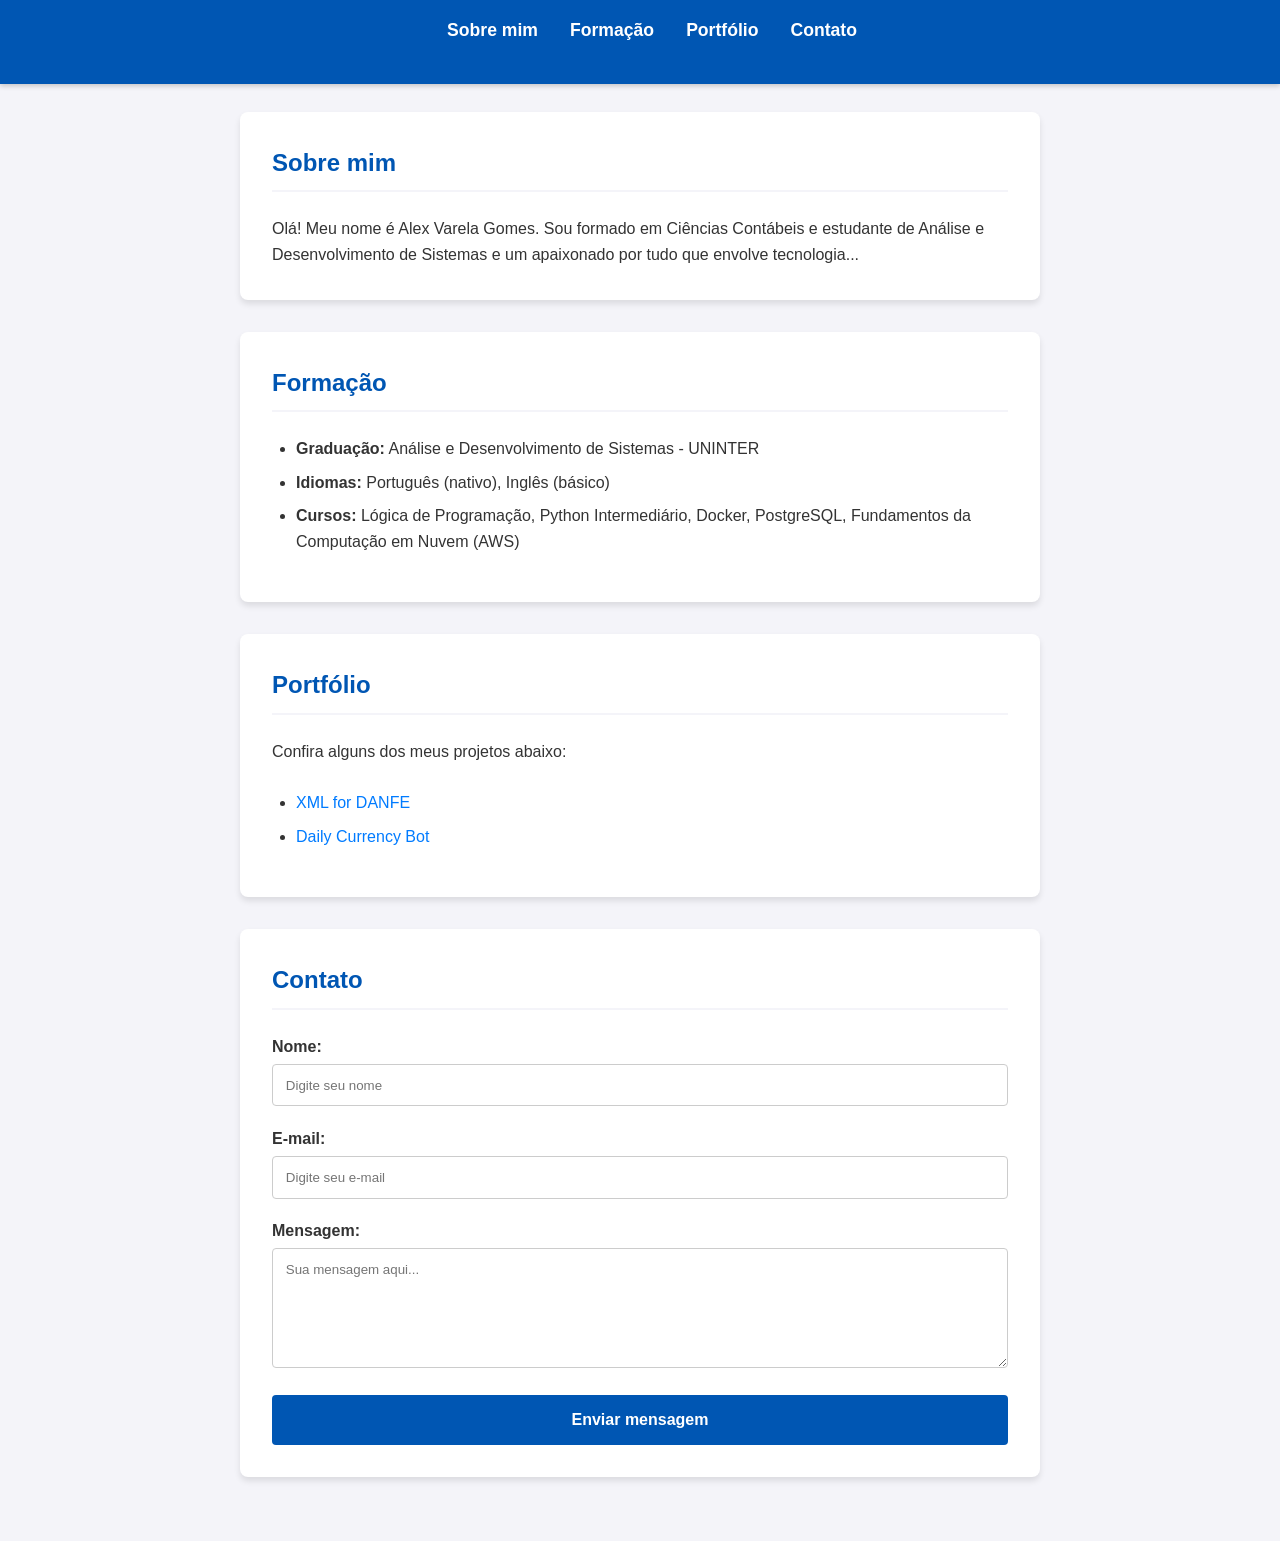
==== index.html @ a5d0af84 "Estrutura HTML, CSS e JS do portfólio" ====
<!DOCTYPE html>
<html lang="pt-BR">
<head>
    <meta charset="UTF-8">
    <meta name="viewport" content="width=device-width, initial-scale=1.0">
    <title>Meu Portfólio</title>
    
    <link rel="stylesheet" href="css/style.css">
</head>
<body>

    <header>
        <nav>
            <ul>
                <li><a href="#sobre">Sobre mim</a></li>
                <li><a href="#formacao">Formação</a></li>
                <li><a href="#portfolio">Portfólio</a></li>
                <li><a href="#contato">Contato</a></li>
            </ul>
        </nav>
    </header>

    <main>
        <section id="sobre">
            <h2>Sobre mim</h2>
            <p>Olá! Meu nome é Alex Varela Gomes. Sou formado em Ciências Contábeis e estudante de Análise e Desenvolvimento de Sistemas e um apaixonado por tudo que envolve tecnologia...</p>
            </section>

        <section id="formacao">
            <h2>Formação</h2>
            <ul>
                <li><strong>Graduação:</strong> Análise e Desenvolvimento de Sistemas - UNINTER</li>
                <li><strong>Idiomas:</strong> Português (nativo), Inglês (básico)</li>
                <li><strong>Cursos:</strong> Lógica de Programação, Python Intermediário, Docker, PostgreSQL, Fundamentos da Computação em Nuvem (AWS)</li>
            </ul>
        </section>

        <section id="portfolio">
            <h2>Portfólio</h2>
            <p>Confira alguns dos meus projetos abaixo:</p><br>
            <ul>
                <li><a href="https://github.com/alexvarelagomes/xml-for-danfe" target="_blank">XML for DANFE</a></li>
                <li><a href="https://github.com/alexvarelagomes/daily-currency-bot" target="_blank">Daily Currency Bot</a></li>
            </ul>
        </section>

        <section id="contato">
            <h2>Contato</h2>
            <form id="formContato">
                <div>
                    <label for="nome">Nome:</label>
                    <input type="text" id="nome" name="nome" placeholder="Digite seu nome" required>
                </div>
                
                <div>
                    <label for="email">E-mail:</label>
                    <input type="email" id="email" name="email" placeholder="Digite seu e-mail" required>
                </div>
                
                <div>
                    <label for="mensagem">Mensagem:</label>
                    <textarea id="mensagem" name="mensagem" placeholder="Sua mensagem aqui..." required></textarea>
                </div>
                
                <button type="submit">Enviar mensagem</button>
            </form>
        </section>
    </main>

    <script src="js/script.js"></script>
</body>
</html>
---- css/style.css ----
/* Variáveis de Cores e Fontes */

:root {
    --cor-fundo: #f4f4f9;
    --cor-texto: #333333;
    --cor-primaria: #0056b3;
    --cor-secundaria: #ffffff;
    --cor-destaque: #007bff;
    --fonte-principal: 'Segoe UI', Tahoma, Geneva, Verdana, sans-serif;
}

/* Reset Básico */

* {
    margin: 0;
    padding: 0;
    box-sizing: border-box;
}

/* Comportamento de rolagem suave para a Single Page */

html {
    scroll-behavior: smooth;
}

body {
    font-family: var(--fonte-principal);
    background-color: var(--cor-fundo);
    color: var(--cor-texto);
    line-height: 1.6;
}

/* Cabeçalho e Navegação */

header {
    background-color: var(--cor-primaria);
    color: var(--cor-secundaria);
    position: fixed; /* Mantém o menu fixo no topo */
    top: 0;
    width: 100%;
    z-index: 1000;
    box-shadow: 0 2px 5px rgba(0,0,0,0.2);
}

nav {
    display: flex;
    justify-content: center;
    padding: 1rem 0;
}

nav ul {
    list-style: none;
    display: flex;
    gap: 2rem;
}

nav a {
    color: var(--cor-secundaria);
    text-decoration: none;
    font-weight: bold;
    font-size: 1.1rem;
    transition: color 0.3s ease;
}

nav a:hover {
    color: #cce5ff;
}

/* Estrutura principal das seções do portfólio */

main {
    margin-top: 80px; /* Espaço para o cabeçalho fixo */
    padding: 2rem;
    display: flex;
    flex-direction: column;
    align-items: center;
}

section {
    width: 100%;
    max-width: 800px;
    background-color: var(--cor-secundaria);
    margin-bottom: 2rem;
    padding: 2rem;
    border-radius: 8px;
    box-shadow: 0 4px 6px rgba(0,0,0,0.1);
}

section h2 {
    color: var(--cor-primaria);
    margin-bottom: 1.5rem;
    border-bottom: 2px solid var(--cor-fundo);
    padding-bottom: 0.5rem;
}


/* Listas para Formação e Portfólio */

ul {
    margin-left: 1.5rem;
    margin-bottom: 1rem;
}

li {
    margin-bottom: 0.5rem;
}

a {
    color: var(--cor-destaque);
    text-decoration: none;
}

a:hover {
    text-decoration: underline;
}

/* Fórmulário de Contato */

form {
    display: flex;
    flex-direction: column;
    gap: 1.2rem;
}

label {
    font-weight: bold;
    margin-bottom: 0.3rem;
    display: block;
}

input, textarea {
    width: 100%;
    padding: 0.8rem;
    border: 1px solid #ccc;
    border-radius: 4px;
    font-family: inherit;
}

textarea {
    resize: vertical;
    min-height: 120px;
}

button {
    background-color: var(--cor-primaria);
    color: var(--cor-secundaria);
    border: none;
    padding: 1rem;
    font-size: 1rem;
    font-weight: bold;
    border-radius: 4px;
    cursor: pointer;
    transition: background-color 0.3s ease;
}

button:hover {
    background-color: var(--cor-destaque);
}

/* Responsividade para Dispositivos Móveis */

@media (max-width: 600px) {
    nav ul {
        flex-direction: column;
        align-items: center;
        gap: 1rem;
    }
    
    main {
        margin-top: 150px; /* Ajuste do topo para o menu empilhado */
        padding: 1rem;
    }
}
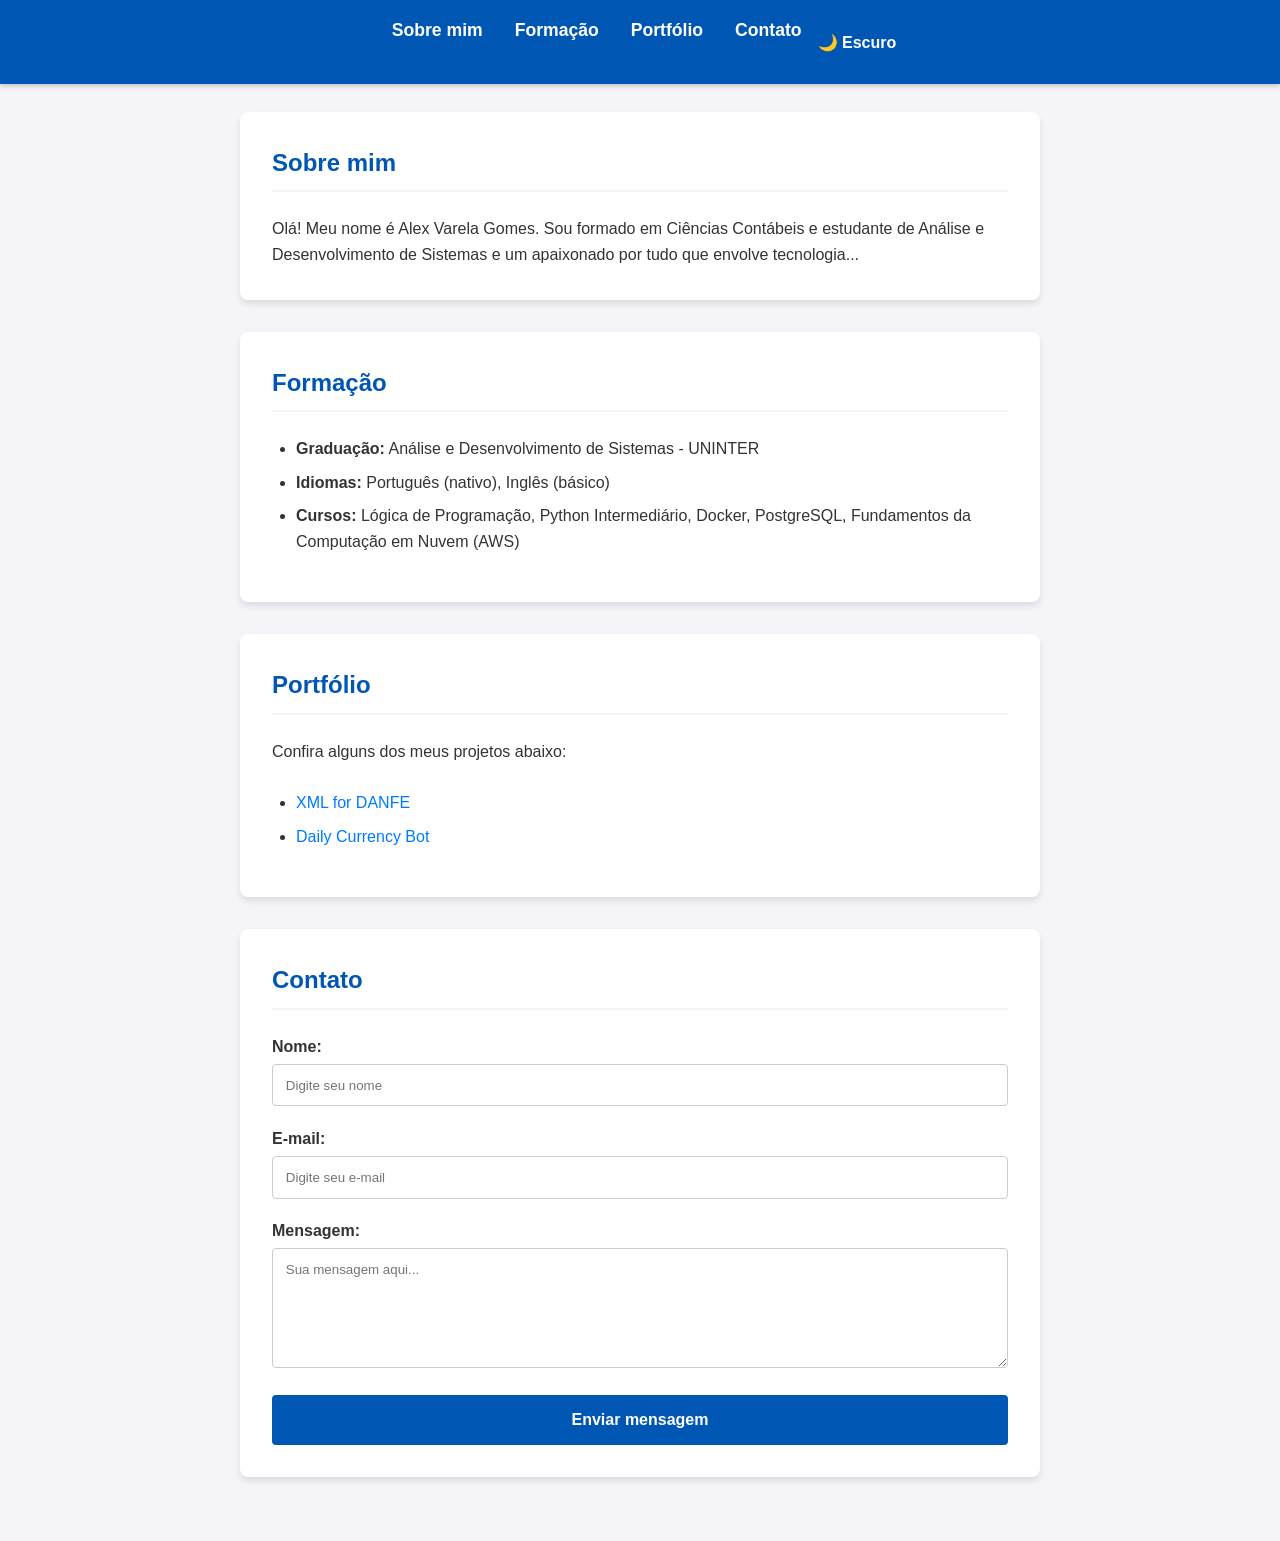
==== commit b35c4f29: "Adiciona link para a fonte Poppins e botão de tema no cabeçalho do portfólio" ====
--- a/index.html
+++ b/index.html
@@ -4,28 +4,35 @@
     <meta charset="UTF-8">
     <meta name="viewport" content="width=device-width, initial-scale=1.0">
     <title>Meu Portfólio</title>
-    
+
+    <!-- Fonte Poppins para o texto -->
+    <link href="https://fonts.googleapis.com/css2?family=Poppins:wght@300;400;600&display=swap" rel="stylesheet">
+
+    <!-- Estilo CSS -->
     <link rel="stylesheet" href="css/style.css">
 </head>
 <body>
 
+    <!-- Cabeçalho para navegação -->
     <header>
         <nav>
             <ul>
-                <li><a href="#sobre">Sobre mim</a></li>
+                <li><a href="#sobre">Sobre mim</a></li>  
                 <li><a href="#formacao">Formação</a></li>
                 <li><a href="#portfolio">Portfólio</a></li>
                 <li><a href="#contato">Contato</a></li>
             </ul>
+            <button id="btnTema" class="btn-tema">🌙 Escuro</button>
         </nav>
     </header>
 
+    <!-- Conteúdo principal informando sobre mim ... -->
     <main>
         <section id="sobre">
             <h2>Sobre mim</h2>
             <p>Olá! Meu nome é Alex Varela Gomes. Sou formado em Ciências Contábeis e estudante de Análise e Desenvolvimento de Sistemas e um apaixonado por tudo que envolve tecnologia...</p>
             </section>
-
+    <!-- Conteúdo da formação, idiomas e cursos -->
         <section id="formacao">
             <h2>Formação</h2>
             <ul>
@@ -39,11 +46,12 @@
             <h2>Portfólio</h2>
             <p>Confira alguns dos meus projetos abaixo:</p><br>
             <ul>
+                <!-- Projetos desenvolvidos e publicados no github. -->
                 <li><a href="https://github.com/alexvarelagomes/xml-for-danfe" target="_blank">XML for DANFE</a></li>
                 <li><a href="https://github.com/alexvarelagomes/daily-currency-bot" target="_blank">Daily Currency Bot</a></li>
             </ul>
         </section>
-
+        <!-- Conteúdo do formulário para preenchimento caso o usuário queira entrar em contato -->
         <section id="contato">
             <h2>Contato</h2>
             <form id="formContato">
@@ -61,12 +69,12 @@
                     <label for="mensagem">Mensagem:</label>
                     <textarea id="mensagem" name="mensagem" placeholder="Sua mensagem aqui..." required></textarea>
                 </div>
-                
+                <!-- Botão para envio do formulário -->
                 <button type="submit">Enviar mensagem</button>
             </form>
         </section>
     </main>
-
+    <!-- Integração com o script JavaScript. -->
     <script src="js/script.js"></script>
 </body>
 </html>
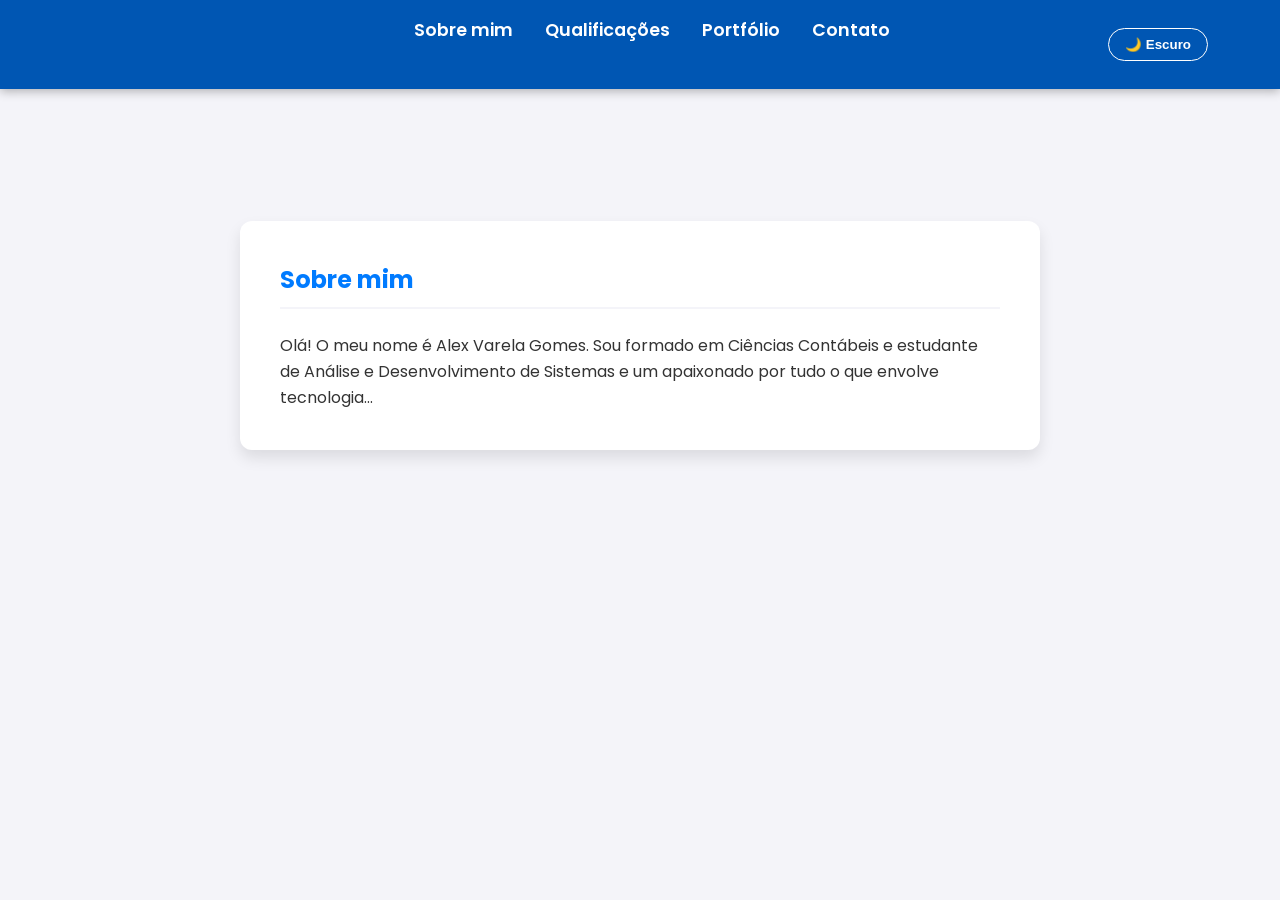
==== commit aaf47b86: "Atualiza os títulos das páginas de contato, formação e index para incluir "Meu Portfólio"" ====
--- a/index.html
+++ b/index.html
@@ -1,80 +1,34 @@
 <!DOCTYPE html>
-<html lang="pt-BR">
+<html lang="pt-PT">
 <head>
     <meta charset="UTF-8">
     <meta name="viewport" content="width=device-width, initial-scale=1.0">
-    <title>Meu Portfólio</title>
-
-    <!-- Fonte Poppins para o texto -->
+    <title>Sobre Mim - Meu Portfólio</title>
+    
     <link href="https://fonts.googleapis.com/css2?family=Poppins:wght@300;400;600&display=swap" rel="stylesheet">
-
-    <!-- Estilo CSS -->
     <link rel="stylesheet" href="css/style.css">
 </head>
 <body>
 
-    <!-- Cabeçalho para navegação -->
     <header>
         <nav>
             <ul>
-                <li><a href="#sobre">Sobre mim</a></li>  
-                <li><a href="#formacao">Formação</a></li>
-                <li><a href="#portfolio">Portfólio</a></li>
-                <li><a href="#contato">Contato</a></li>
+                <li><a href="index.html">Sobre mim</a></li>
+                <li><a href="formacao.html">Qualificações</a></li>
+                <li><a href="portfolio.html">Portfólio</a></li>
+                <li><a href="contato.html">Contato</a></li>
             </ul>
             <button id="btnTema" class="btn-tema">🌙 Escuro</button>
         </nav>
     </header>
 
-    <!-- Conteúdo principal informando sobre mim ... -->
     <main>
         <section id="sobre">
             <h2>Sobre mim</h2>
-            <p>Olá! Meu nome é Alex Varela Gomes. Sou formado em Ciências Contábeis e estudante de Análise e Desenvolvimento de Sistemas e um apaixonado por tudo que envolve tecnologia...</p>
-            </section>
-    <!-- Conteúdo da formação, idiomas e cursos -->
-        <section id="formacao">
-            <h2>Formação</h2>
-            <ul>
-                <li><strong>Graduação:</strong> Análise e Desenvolvimento de Sistemas - UNINTER</li>
-                <li><strong>Idiomas:</strong> Português (nativo), Inglês (básico)</li>
-                <li><strong>Cursos:</strong> Lógica de Programação, Python Intermediário, Docker, PostgreSQL, Fundamentos da Computação em Nuvem (AWS)</li>
-            </ul>
-        </section>
-
-        <section id="portfolio">
-            <h2>Portfólio</h2>
-            <p>Confira alguns dos meus projetos abaixo:</p><br>
-            <ul>
-                <!-- Projetos desenvolvidos e publicados no github. -->
-                <li><a href="https://github.com/alexvarelagomes/xml-for-danfe" target="_blank">XML for DANFE</a></li>
-                <li><a href="https://github.com/alexvarelagomes/daily-currency-bot" target="_blank">Daily Currency Bot</a></li>
-            </ul>
-        </section>
-        <!-- Conteúdo do formulário para preenchimento caso o usuário queira entrar em contato -->
-        <section id="contato">
-            <h2>Contato</h2>
-            <form id="formContato">
-                <div>
-                    <label for="nome">Nome:</label>
-                    <input type="text" id="nome" name="nome" placeholder="Digite seu nome" required>
-                </div>
-                
-                <div>
-                    <label for="email">E-mail:</label>
-                    <input type="email" id="email" name="email" placeholder="Digite seu e-mail" required>
-                </div>
-                
-                <div>
-                    <label for="mensagem">Mensagem:</label>
-                    <textarea id="mensagem" name="mensagem" placeholder="Sua mensagem aqui..." required></textarea>
-                </div>
-                <!-- Botão para envio do formulário -->
-                <button type="submit">Enviar mensagem</button>
-            </form>
+            <p>Olá! O meu nome é Alex Varela Gomes. Sou formado em Ciências Contábeis e estudante de Análise e Desenvolvimento de Sistemas e um apaixonado por tudo o que envolve tecnologia...</p>
         </section>
     </main>
-    <!-- Integração com o script JavaScript. -->
+
     <script src="js/script.js"></script>
 </body>
 </html>
--- a/css/style.css
+++ b/css/style.css
@@ -1,23 +1,30 @@
-/* Variáveis de Cores e Fontes */
-
+/* Variáveis de cores e fontes */
 :root {
     --cor-fundo: #f4f4f9;
     --cor-texto: #333333;
     --cor-primaria: #0056b3;
     --cor-secundaria: #ffffff;
     --cor-destaque: #007bff;
-    --fonte-principal: 'Segoe UI', Tahoma, Geneva, Verdana, sans-serif;
-}
-
-/* Reset Básico */
-
+    --fonte-principal: 'Poppins', Tahoma, Geneva, Verdana, sans-serif;
+    --sombra: 0 8px 15px rgba(0,0,0,0.1); /* Sombra mais moderna e suave */
+}
+
+/* Tema escuro */
+body.dark-mode {
+    --cor-fundo: #121212;
+    --cor-texto: #e0e0e0;
+    --cor-primaria: #1f1f1f;
+    --cor-secundaria: #1e1e1e;
+    --cor-destaque: #4da3ff;
+    --sombra: 0 8px 15px rgba(0,0,0,0.5);
+}
+
+/* Reset básico */
 * {
     margin: 0;
     padding: 0;
     box-sizing: border-box;
 }
-
-/* Comportamento de rolagem suave para a Single Page */
 
 html {
     scroll-behavior: smooth;
@@ -28,24 +35,28 @@
     background-color: var(--cor-fundo);
     color: var(--cor-texto);
     line-height: 1.6;
-}
-
-/* Cabeçalho e Navegação */
-
+    transition: background-color 0.4s ease, color 0.4s ease; /* Transição de cor de fundo */
+}
+
+/* Cabeçalho */
 header {
     background-color: var(--cor-primaria);
-    color: var(--cor-secundaria);
-    position: fixed; /* Mantém o menu fixo no topo */
+    color: #ffffff; 
     top: 0;
     width: 100%;
     z-index: 1000;
-    box-shadow: 0 2px 5px rgba(0,0,0,0.2);
+    box-shadow: 0 2px 10px rgba(0,0,0,0.3);
+    transition: background-color 0.4s ease;
 }
 
 nav {
     display: flex;
     justify-content: center;
-    padding: 1rem 0;
+    align-items: center;
+    padding: 1rem 2rem;
+    max-width: 1200px;
+    margin: 0 auto;
+    position: relative; /* Para posicionar o botão lateralmente */
 }
 
 nav ul {
@@ -55,21 +66,39 @@
 }
 
 nav a {
-    color: var(--cor-secundaria);
+    color: #ffffff;
     text-decoration: none;
-    font-weight: bold;
+    font-weight: 600;
     font-size: 1.1rem;
     transition: color 0.3s ease;
 }
 
 nav a:hover {
-    color: #cce5ff;
-}
-
-/* Estrutura principal das seções do portfólio */
-
+    color: var(--cor-destaque);
+}
+
+/*  Botão para cor do tema (DARK/LIGHT MODE) */
+.btn-tema {
+    position: absolute;
+    right: 2rem;
+    background: transparent;
+    color: #ffffff;
+    border: 1px solid #ffffff;
+    padding: 0.5rem 1rem;
+    border-radius: 20px;
+    cursor: pointer;
+    font-weight: 600;
+    transition: all 0.3s ease;
+}
+
+.btn-tema:hover {
+    background: #ffffff;
+    color: var(--cor-primaria);
+}
+
+/* Conteúdo principal */
 main {
-    margin-top: 80px; /* Espaço para o cabeçalho fixo */
+    margin-top: 100px; 
     padding: 2rem;
     display: flex;
     flex-direction: column;
@@ -80,42 +109,45 @@
     width: 100%;
     max-width: 800px;
     background-color: var(--cor-secundaria);
-    margin-bottom: 2rem;
-    padding: 2rem;
-    border-radius: 8px;
-    box-shadow: 0 4px 6px rgba(0,0,0,0.1);
+    margin-bottom: 2.5rem;
+    padding: 2.5rem;
+    border-radius: 12px;
+    box-shadow: var(--sombra);
+    transition: transform 0.3s ease, background-color 0.4s ease, box-shadow 0.3s ease;
+}
+
+section:hover {
+    transform: translateY(-5px); /* Efeito de elevação da caixa ao passar o mouse */
 }
 
 section h2 {
-    color: var(--cor-primaria);
+    color: var(--cor-destaque);
     margin-bottom: 1.5rem;
     border-bottom: 2px solid var(--cor-fundo);
     padding-bottom: 0.5rem;
 }
 
-
-/* Listas para Formação e Portfólio */
-
+/* Listas do conteúdo */
 ul {
     margin-left: 1.5rem;
     margin-bottom: 1rem;
 }
 
 li {
-    margin-bottom: 0.5rem;
+    margin-bottom: 0.8rem;
 }
 
 a {
     color: var(--cor-destaque);
     text-decoration: none;
+    font-weight: 600;
 }
 
 a:hover {
     text-decoration: underline;
 }
 
-/* Fórmulário de Contato */
-
+/* Formulário de contato */
 form {
     display: flex;
     flex-direction: column;
@@ -123,17 +155,25 @@
 }
 
 label {
-    font-weight: bold;
+    font-weight: 600;
     margin-bottom: 0.3rem;
     display: block;
 }
 
 input, textarea {
     width: 100%;
-    padding: 0.8rem;
+    padding: 1rem;
     border: 1px solid #ccc;
-    border-radius: 4px;
+    border-radius: 8px;
     font-family: inherit;
+    background-color: var(--cor-fundo); /* Se adapta no dark mode */
+    color: var(--cor-texto);
+    transition: background-color 0.4s ease, color 0.4s ease, border 0.3s ease;
+}
+
+input:focus, textarea:focus {
+    outline: none;
+    border-color: var(--cor-destaque);
 }
 
 textarea {
@@ -141,33 +181,41 @@
     min-height: 120px;
 }
 
-button {
-    background-color: var(--cor-primaria);
-    color: var(--cor-secundaria);
+button[type="submit"] {
+    background-color: var(--cor-destaque);
+    color: #ffffff;
     border: none;
     padding: 1rem;
-    font-size: 1rem;
+    font-size: 1.1rem;
     font-weight: bold;
-    border-radius: 4px;
+    border-radius: 8px;
     cursor: pointer;
-    transition: background-color 0.3s ease;
-}
-
-button:hover {
-    background-color: var(--cor-destaque);
-}
-
-/* Responsividade para Dispositivos Móveis */
-
-@media (max-width: 600px) {
+    transition: background-color 0.3s ease, transform 0.2s ease;
+}
+
+button[type="submit"]:hover {
+    background-color: #0056b3;
+    transform: scale(1.02); /* Efeito de clique do botão */
+}
+
+/* Responsividade para dispositivos móveis. */
+@media (max-width: 768px) {
+    nav {
+        flex-direction: column;
+        gap: 1rem;
+    }
+    
     nav ul {
-        flex-direction: column;
-        align-items: center;
-        gap: 1rem;
+        flex-wrap: wrap;
+        justify-content: center;
+    }
+
+    .btn-tema {
+        position: static;
+        margin-top: 1rem;
     }
     
     main {
-        margin-top: 150px; /* Ajuste do topo para o menu empilhado */
-        padding: 1rem;
+        margin-top: 180px; 
     }
 }
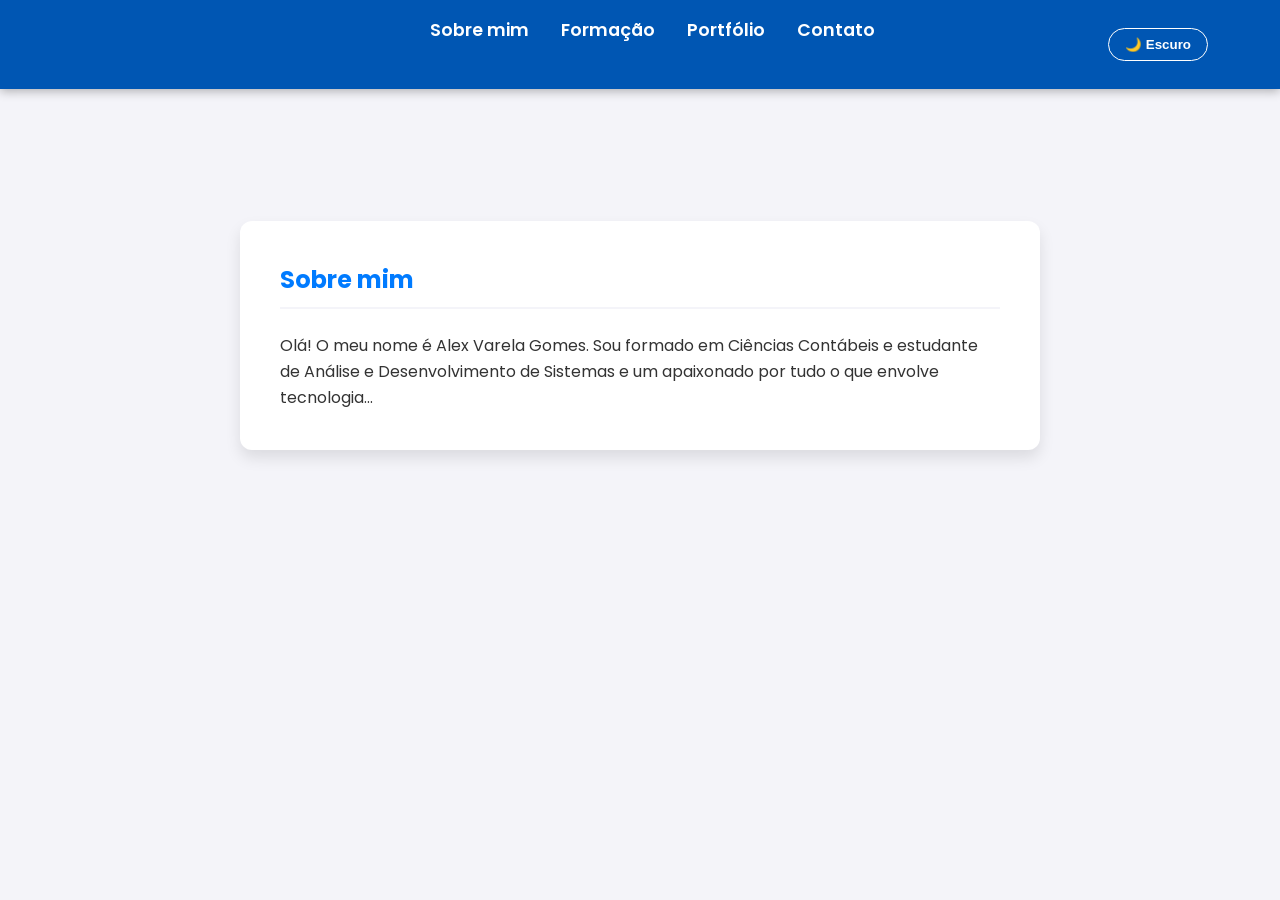
==== commit cb37181b: "adiciona arquivo index.html com estrutura inicial do portfólio" ====
--- a/index.html
+++ b/index.html
@@ -13,8 +13,8 @@
     <header>
         <nav>
             <ul>
-                <li><a href="index.html">Sobre mim</a></li>
-                <li><a href="formacao.html">Qualificações</a></li>
+                <li><a href="sobre.html">Sobre mim</a></li>
+                <li><a href="formacao.html">Formação</a></li>
                 <li><a href="portfolio.html">Portfólio</a></li>
                 <li><a href="contato.html">Contato</a></li>
             </ul>
--- a/css/style.css
+++ b/css/style.css
@@ -199,23 +199,32 @@
 }
 
 /* Responsividade para dispositivos móveis. */
-@media (max-width: 768px) {
+@media (max-width: 750px) {
     nav {
         flex-direction: column;
-        gap: 1rem;
+        padding: 1rem;
+        gap: 0rem; /* Espaçamento entre a lista de links e o botão */
     }
     
     nav ul {
-        flex-wrap: wrap;
-        justify-content: center;
+        flex-direction: column;
+        align-items: center;
+        gap: 0.8rem; /* Espaçamento entre cada link */
+        width: 100%;
     }
 
     .btn-tema {
-        position: static;
-        margin-top: 1rem;
+        position: static; /* Remove o posicionamento absoluto do desktop */
+        margin-bottom: 10px; /* Adiciona um pequeno espaçamento abaixo do botão */
+        align-self: center;
     }
     
     main {
-        margin-top: 180px; 
+        margin-top: 50px; /* Aumenta a margem para compensar o cabeçalho mais alto e não esconder o texto */
+        padding: 1rem;
+    }
+    
+    section {
+        padding: 1.5rem; /* Reduz um pouco o padding interno das caixas no telemóvel */
     }
 }
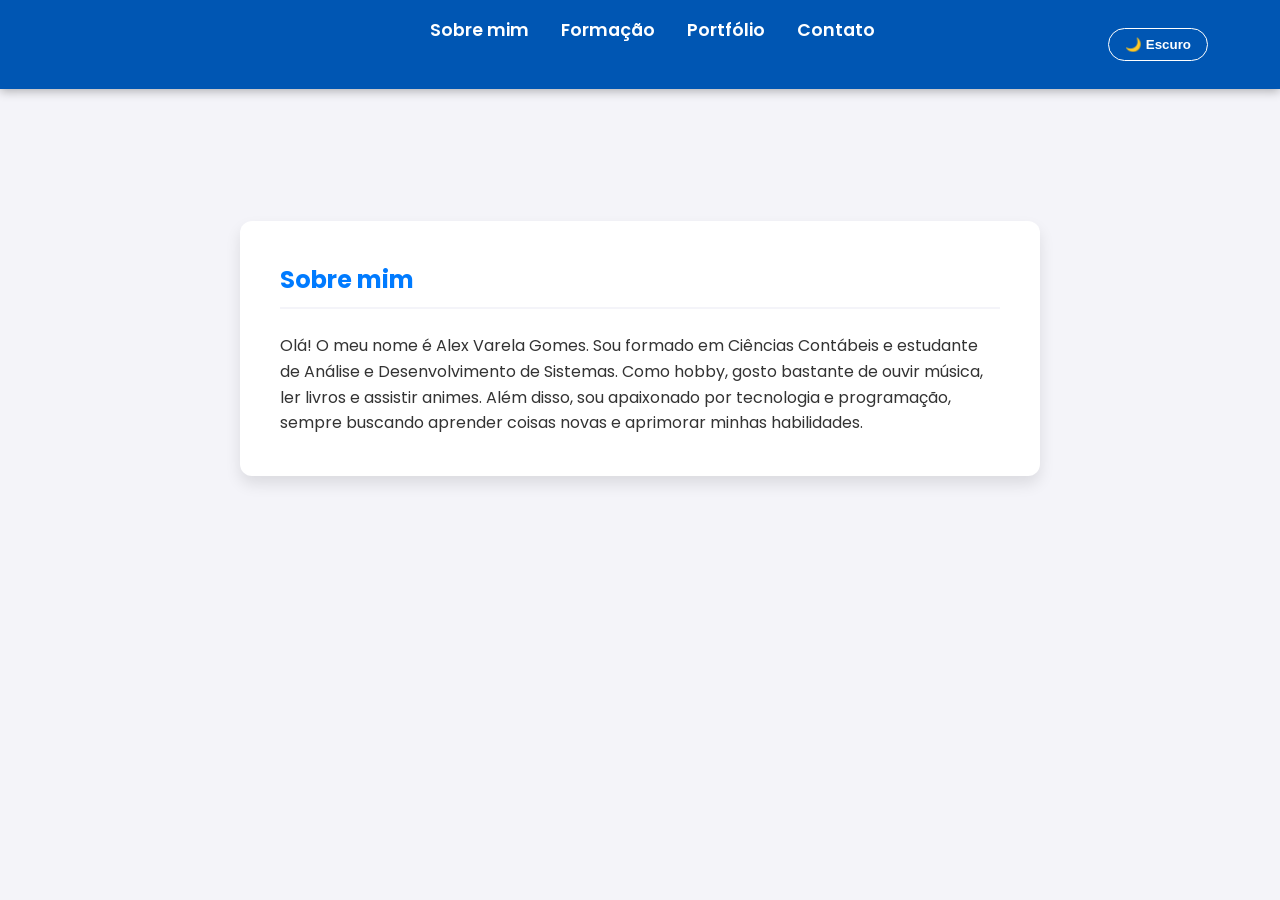
==== commit a591a0d7: "atualiza descrição na seção "Sobre mim" para incluir mais informações pessoais" ====
--- a/index.html
+++ b/index.html
@@ -13,7 +13,7 @@
     <header>
         <nav>
             <ul>
-                <li><a href="sobre.html">Sobre mim</a></li>
+                <li><a href="index.html">Sobre mim</a></li>
                 <li><a href="formacao.html">Formação</a></li>
                 <li><a href="portfolio.html">Portfólio</a></li>
                 <li><a href="contato.html">Contato</a></li>
@@ -25,7 +25,10 @@
     <main>
         <section id="sobre">
             <h2>Sobre mim</h2>
-            <p>Olá! O meu nome é Alex Varela Gomes. Sou formado em Ciências Contábeis e estudante de Análise e Desenvolvimento de Sistemas e um apaixonado por tudo o que envolve tecnologia...</p>
+            <p>Olá! O meu nome é Alex Varela Gomes. Sou formado em Ciências Contábeis e estudante de Análise e Desenvolvimento de Sistemas.
+            Como hobby, gosto bastante de ouvir música, ler livros e assistir animes. Além disso, sou apaixonado por tecnologia e programação, 
+            sempre buscando aprender coisas novas e aprimorar minhas habilidades.
+            </p>
         </section>
     </main>
 
